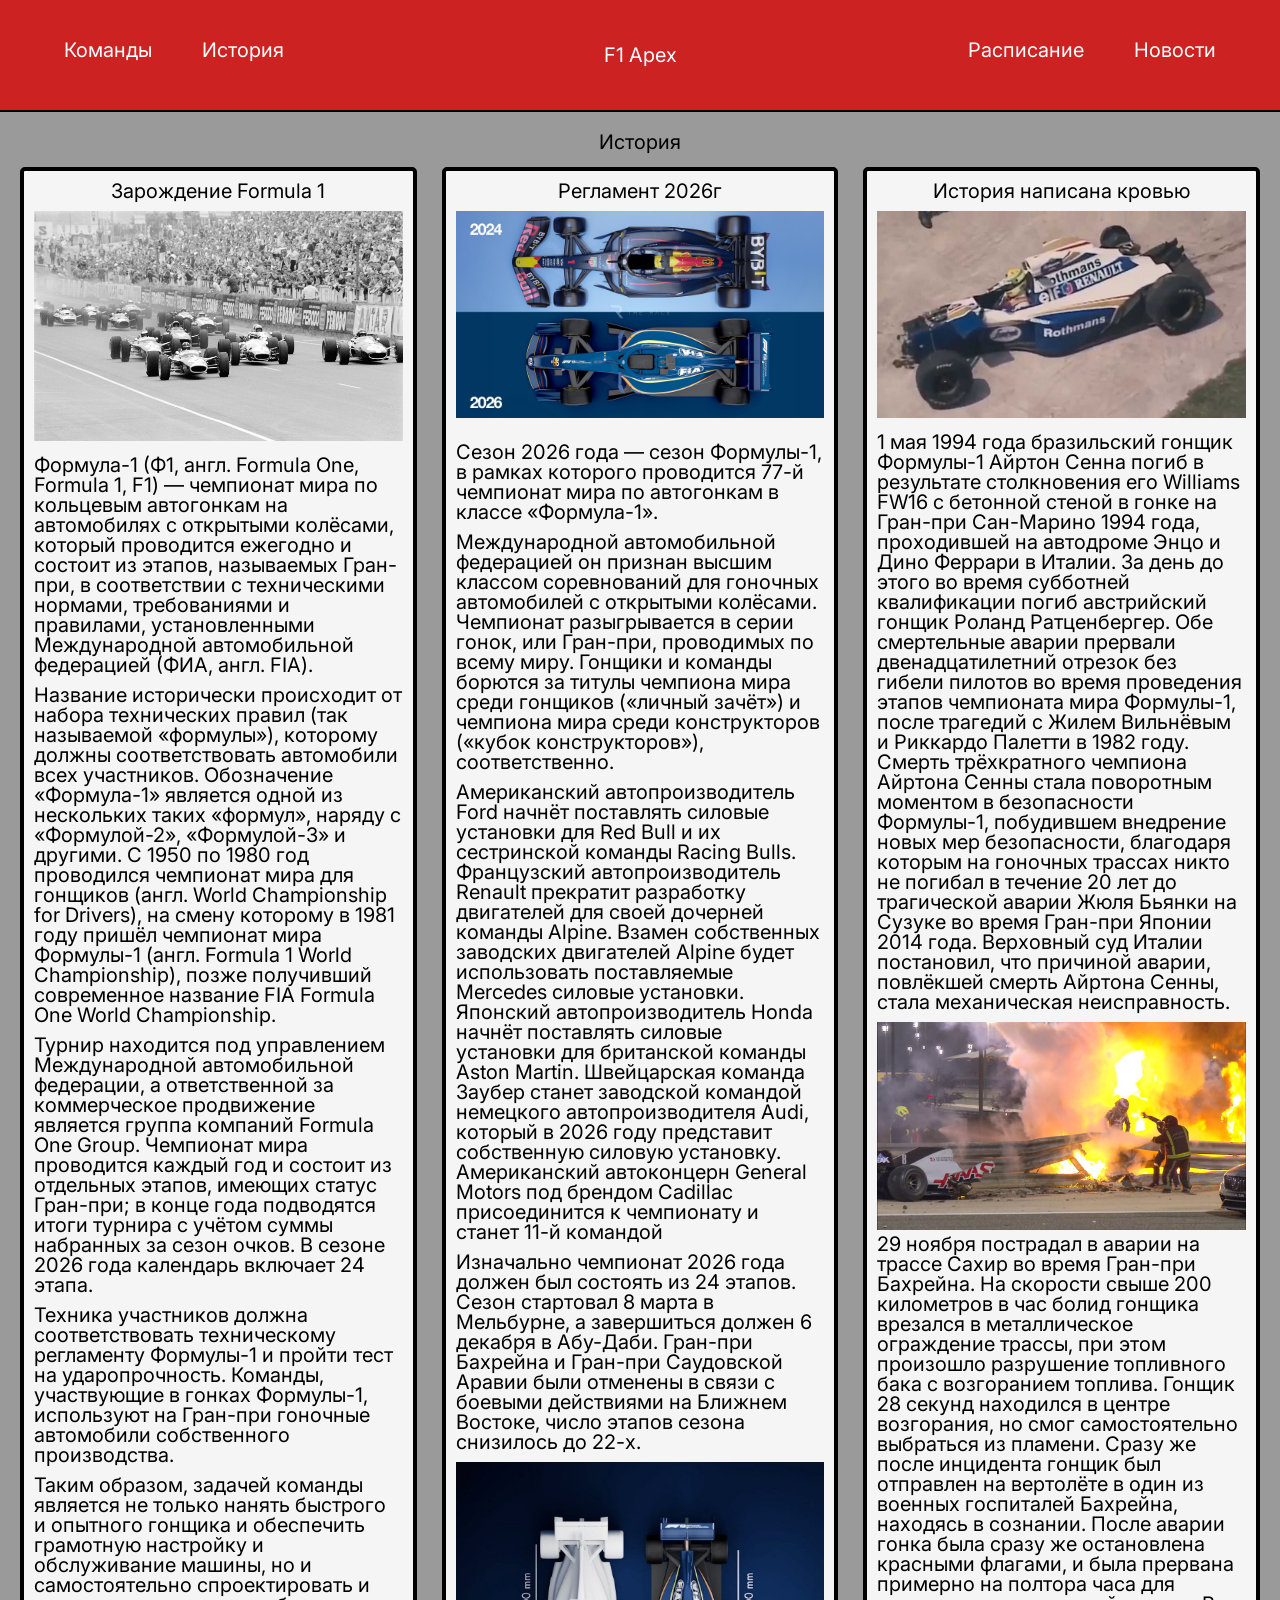
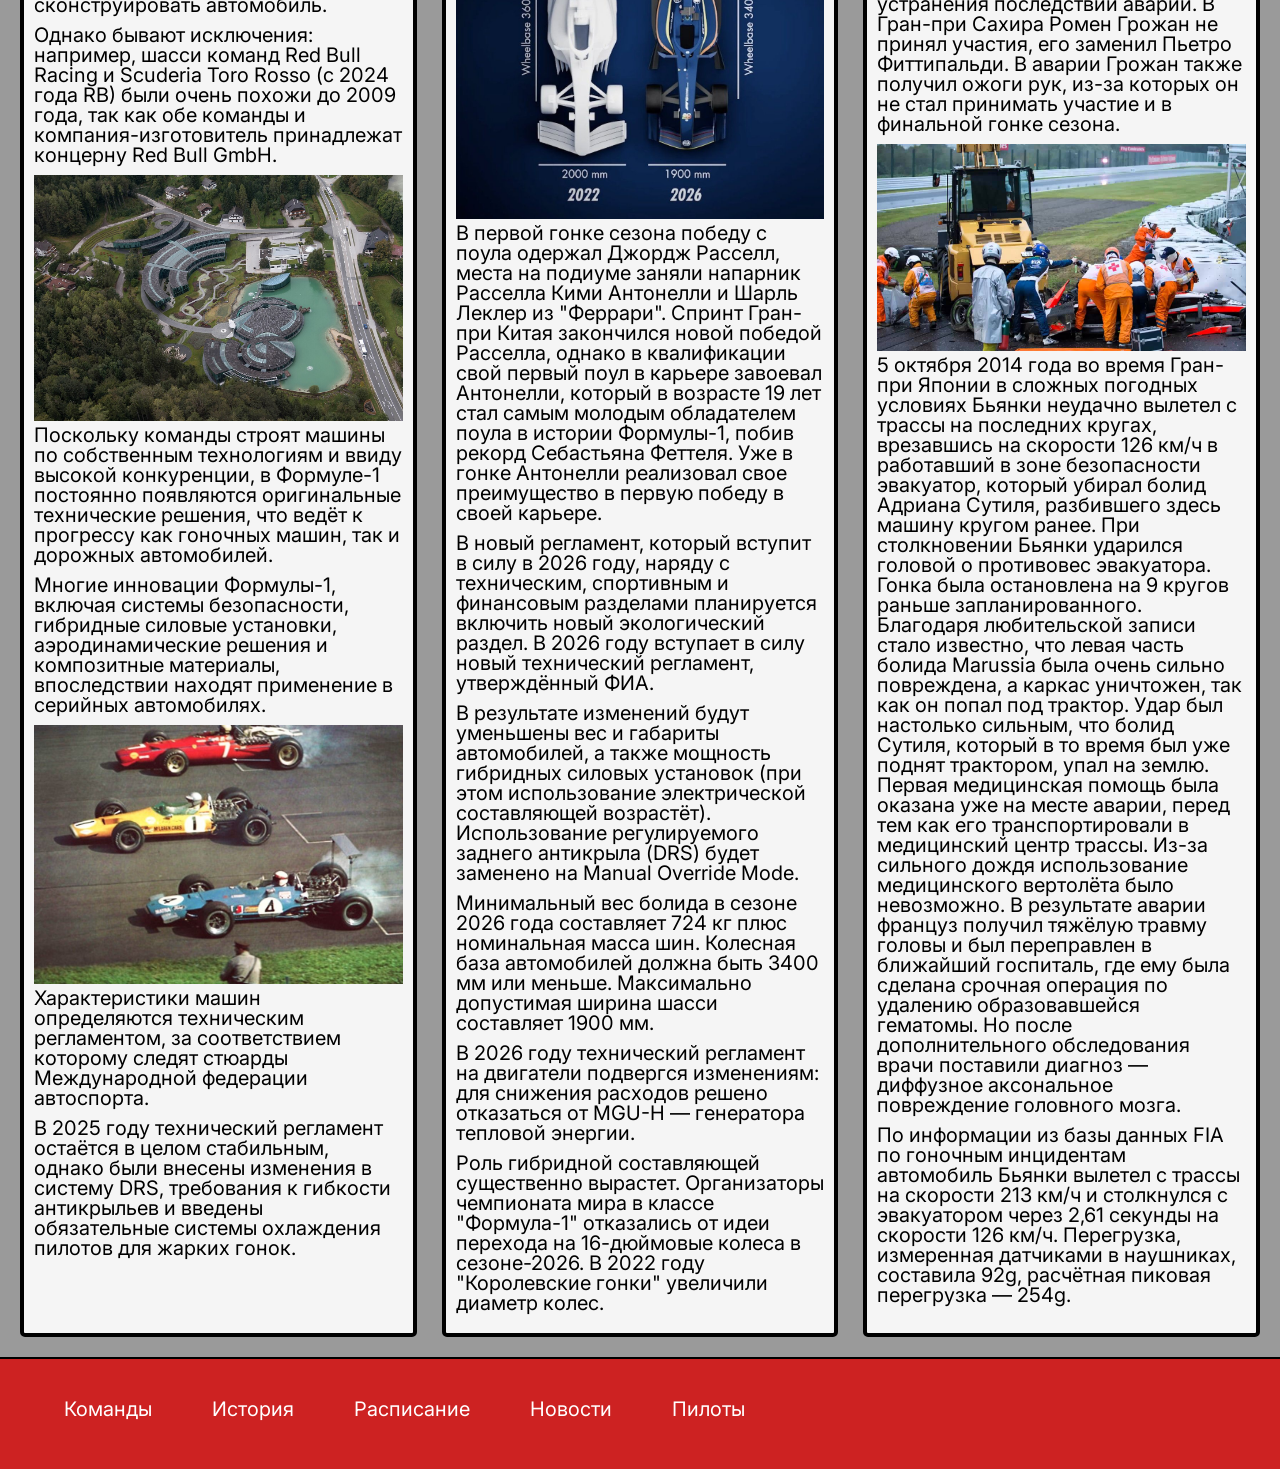
==== html/history.html @ 1cd7f4e3 "Add files via upload" ====
<!DOCTYPE html>
<html lang="en">

<head>
    <meta charset="UTF-8">
    <meta name="viewport" content="width=device-width, initial-scale=1.0">
    <title>Document</title>
    <link rel="stylesheet" href="../css/history.css">
    <link rel="preconnect" href="https://fonts.googleapis.com">
    <link rel="preconnect" href="https://fonts.gstatic.com" crossorigin>
    <link
        href="https://fonts.googleapis.com/css2?family=Inter:ital,opsz,wght@0,14..32,100..900;1,14..32,100..900&display=swap"
        rel="stylesheet">
</head>

<body>
    <div class="burger__btn open__btn">
        <img src="../images/burger/burger.svg" alt="">
    </div>
    <div class="burger__menu">
        <div class="burger__btn close__btn">
            <img src="../images/burger/cross.svg" alt="">
        </div>
            <p><a href="../html/teams.html">Команды</a></p>
            <p><a href="../html/history.html">История</a></p>
            <p><a href="../html/schedule.html">Расписание</a></p>
            <p><a href="../html/news.html">Новости</a></p>
            <p><a href="../html/pilots.html">Пилоты</a></p>
    </div>
    <header>
        <div class="wrapper header__wrapper">
            <div class="header__box">
                <p><a href="../html/teams.html">Команды</a></p>
                <p><a href="../html/history.html">История</a></p>
            </div>
            <h1><a href="../index.html">F1 Apex</a></h1>
            <div class="header__box">
                <p><a href="../html/schedule.html">Расписание</a></p>
                <p><a href="../html/news.html">Новости</a></p>
            </div>
        </div>
    </header>
    <main>
        <div class="container">
            <h1>История</h1>
            <div class="main">

                <div class="Hist">
                    <h2>Зарождение Formula 1</h2>
                    <img src="../images/history/history-cars.jpeg" alt="" class="one">
                    <p>Формула-1 (Ф1, англ. Formula One, Formula 1, F1) — чемпионат мира по кольцевым автогонкам на
                        автомобилях с открытыми колёсами, который проводится ежегодно и состоит из этапов, называемых
                        Гран-при, в соответствии с техническими нормами, требованиями и правилами, установленными
                        Международной автомобильной федерацией (ФИА, англ. FIA).</p>

                    <p>Название исторически происходит от набора технических правил (так называемой «формулы»),
                        которому должны соответствовать автомобили всех участников. Обозначение «Формула-1» является
                        одной из нескольких таких «формул», наряду с «Формулой-2», «Формулой-3» и другими. С 1950 по
                        1980 год проводился чемпионат мира для гонщиков (англ. World Championship for Drivers), на смену
                        которому в 1981 году пришёл чемпионат мира Формулы-1 (англ. Formula 1 World Championship), позже
                        получивший современное название FIA Formula One World Championship. </p>

                    <p>Турнир находится под управлением Международной автомобильной федерации, а ответственной за
                        коммерческое продвижение является группа компаний Formula One Group. Чемпионат мира
                        проводится каждый год и состоит из отдельных этапов, имеющих статус Гран-при; в конце года
                        подводятся итоги турнира с учётом суммы набранных за сезон очков. В сезоне 2026 года
                        календарь включает 24 этапа.</p>
                    <p>Техника участников должна соответствовать техническому регламенту Формулы-1 и пройти тест на
                        ударопрочность. Команды, участвующие в гонках Формулы-1, используют на Гран-при гоночные
                        автомобили собственного производства.</p>
                    <p> Таким образом, задачей команды является не только
                        нанять быстрого и опытного гонщика и обеспечить грамотную настройку и обслуживание машины, но и
                        самостоятельно спроектировать и сконструировать автомобиль.</p>
                    <p> Однако бывают исключения:
                        например, шасси команд Red Bull Racing и Scuderia Toro Rosso (с 2024 года RB) были очень похожи
                        до 2009 года, так как обе команды и компания-изготовитель принадлежат концерну Red Bull GmbH.
                    </p>
                    <img src="../images/history/Red_Bull_Headquarters.jpg" alt="">

                    <p>Поскольку команды строят машины по собственным технологиям и ввиду высокой конкуренции, в
                        Формуле-1 постоянно появляются оригинальные технические решения, что ведёт к прогрессу как
                        гоночных машин, так и дорожных автомобилей.</p>
                    <p> Многие инновации Формулы-1, включая системы
                        безопасности, гибридные силовые установки, аэродинамические решения и композитные материалы,
                        впоследствии находят применение в серийных автомобилях.</p>
                    <img src="../images/history/history-cars2.jpg" alt="">
                    <p>Характеристики машин определяются техническим регламентом, за соответствием которому следят
                        стюарды Международной федерации автоспорта.</p>
                    <p> В 2025 году технический регламент остаётся в
                        целом стабильным, однако были внесены изменения в систему DRS, требования к гибкости антикрыльев
                        и введены обязательные системы охлаждения пилотов для жарких гонок.</p>
                </div>
                <div class="Hist">
                    <h2>Регламент 2026г</h2>
                    <img src="../images/history/regulations-2.jpg" alt="" class="one">
                    <p>
                    <p>Сезон 2026 года — сезон Формулы-1, в рамках которого проводится 77-й чемпионат мира по автогонкам
                        в классе «Формула-1».</p>
                    <p>Международной автомобильной федерацией он признан высшим классом
                        соревнований для гоночных автомобилей с открытыми колёсами. Чемпионат разыгрывается в серии
                        гонок, или Гран-при, проводимых по всему миру. Гонщики и команды борются за титулы чемпиона мира
                        среди гонщиков («личный зачёт») и чемпиона мира среди конструкторов («кубок конструкторов»),
                        соответственно. </p>
                    <p>Американский автопроизводитель Ford начнёт поставлять силовые установки для Red Bull и их
                        сестринской команды Racing Bulls.
                        Французский автопроизводитель Renault прекратит разработку двигателей для своей дочерней команды
                        Alpine. Взамен собственных заводских двигателей Alpine будет использовать поставляемые
                        Mercedes силовые установки.
                        Японский автопроизводитель Honda начнёт поставлять силовые установки для британской команды
                        Aston Martin.
                        Швейцарская команда Заубер станет заводской командой немецкого автопроизводителя Audi, который в
                        2026 году представит собственную силовую установку.
                        Американский автоконцерн General Motors под брендом Cadillac присоединится к чемпионату и станет
                        11-й командой
                    </p>
                    <p>Изначально чемпионат 2026 года должен был состоять из 24 этапов. Сезон стартовал 8 марта в
                        Мельбурне, а завершиться должен 6 декабря в Абу-Даби. Гран-при Бахрейна и Гран-при Саудовской
                        Аравии
                        были отменены в связи с боевыми действиями на Ближнем Востоке, число этапов сезона снизилось до
                        22-х.</p>
                    <img src="../images/history/regulations.jpg" alt="">
                    <p>В первой гонке сезона победу с поула одержал Джордж Расселл, места на подиуме заняли напарник
                        Расселла Кими Антонелли и Шарль Леклер из "Феррари". Спринт Гран-при Китая закончился новой
                        победой Расселла, однако в квалификации свой первый поул в карьере завоевал Антонелли, который в
                        возрасте 19 лет стал самым молодым обладателем поула в истории Формулы-1, побив рекорд
                        Себастьяна Феттеля. Уже в гонке Антонелли реализовал свое преимущество в первую победу в
                        своей карьере.</p>
                    <p> В новый регламент, который вступит в силу в 2026 году, наряду с техническим,
                        спортивным и финансовым разделами планируется включить новый экологический раздел. В 2026 году
                        вступает в силу новый технический регламент, утверждённый ФИА.</p>
                    <p> В результате изменений будут
                        уменьшены вес и габариты автомобилей, а также мощность гибридных силовых установок (при этом
                        использование электрической составляющей возрастёт). Использование регулируемого заднего
                        антикрыла (DRS) будет заменено на Manual Override Mode.</p>
                    <p>Минимальный вес болида в сезоне 2026 года составляет 724 кг плюс номинальная масса шин. Колесная
                        база автомобилей должна быть 3400 мм или меньше. Максимально допустимая ширина шасси составляет
                        1900 мм.</p>
                    <p>В 2026 году технический регламент на двигатели подвергся изменениям: для снижения расходов решено
                        отказаться от MGU-H — генератора тепловой энергии.</p>
                    <p> Роль гибридной составляющей существенно
                        вырастет. Организаторы чемпионата мира в классе "Формула-1" отказались от идеи перехода на
                        16-дюймовые колеса в сезоне-2026. В 2022 году "Королевские гонки" увеличили диаметр колес.</p>

                </div>
                <div class="Hist">
                    <h2>История написана кровью</h2>
                    <img src="../images/history/senna.jpg" alt="" class="one">
                    <p>1 мая 1994 года бразильский гонщик Формулы-1 Айртон Сенна погиб в результате столкновения его
                        Williams FW16 с бетонной стеной в гонке на Гран-при Сан-Марино 1994 года, проходившей на
                        автодроме Энцо и Дино Феррари в Италии.

                        За день до этого во время субботней квалификации погиб австрийский гонщик Роланд Ратценбергер.
                        Обе смертельные аварии прервали двенадцатилетний отрезок без гибели пилотов во время проведения
                        этапов чемпионата мира Формулы-1, после трагедий с Жилем Вильнёвым и Риккардо Палетти в 1982
                        году.

                        Смерть трёхкратного чемпиона Айртона Сенны стала поворотным моментом в безопасности Формулы-1,
                        побудившем внедрение новых мер безопасности, благодаря которым на гоночных трассах никто не
                        погибал в течение 20 лет до трагической аварии Жюля Бьянки на Сузуке во время Гран-при Японии
                        2014 года. Верховный суд Италии постановил, что причиной аварии, повлёкшей смерть Айртона Сенны,
                        стала механическая неисправность.</p>
                    <img src="../images/history/grozhan.jpg" alt="">
                    <p>29 ноября пострадал в аварии на трассе Сахир во время Гран-при Бахрейна. На скорости свыше 200
                        километров в час болид гонщика врезался в металлическое ограждение трассы, при этом произошло
                        разрушение топливного бака с возгоранием топлива. Гонщик 28 секунд находился в центре
                        возгорания, но смог самостоятельно выбраться из пламени. Сразу же после инцидента гонщик был
                        отправлен на вертолёте в один из военных госпиталей Бахрейна, находясь в сознании. После аварии
                        гонка была сразу же остановлена красными флагами, и была прервана примерно на полтора часа для
                        устранения последствий аварии. В Гран-при Сахира Ромен Грожан не принял участия, его заменил
                        Пьетро Фиттипальди. В аварии Грожан также получил ожоги рук, из-за которых он не стал принимать
                        участие и в финальной гонке сезона.</p>
                    <img src="../images/history/zhyl-bianke.jpg" alt="">
                    <p>5 октября 2014 года во время Гран-при Японии в сложных погодных условиях Бьянки неудачно вылетел
                        с трассы на последних кругах, врезавшись на скорости 126 км/ч в работавший в зоне
                        безопасности эвакуатор, который убирал болид Адриана Сутиля, разбившего здесь машину кругом
                        ранее. При столкновении Бьянки ударился головой о противовес эвакуатора. Гонка была остановлена
                        на 9 кругов раньше запланированного. Благодаря любительской записи стало известно, что левая
                        часть болида Marussia была очень сильно повреждена, а каркас уничтожен, так как он попал под
                        трактор. Удар был настолько сильным, что болид Сутиля, который в то время был уже поднят
                        трактором, упал на землю. Первая медицинская помощь была оказана уже на месте аварии, перед тем
                        как его транспортировали в медицинский центр трассы. Из-за сильного дождя использование
                        медицинского вертолёта было невозможно. В результате аварии француз получил тяжёлую травму
                        головы и был переправлен в ближайший госпиталь, где ему была сделана срочная операция по
                        удалению образовавшейся гематомы. Но после дополнительного обследования врачи поставили
                        диагноз — диффузное аксональное повреждение головного мозга.</p>
                    <p>По информации из базы данных FIA по гоночным инцидентам автомобиль Бьянки вылетел с трассы на
                        скорости 213 км/ч и столкнулся с эвакуатором через 2,61 секунды на скорости 126 км/ч.
                        Перегрузка, измеренная датчиками в наушниках, составила 92g, расчётная пиковая перегрузка —
                        254g.</p>
                </div>
            </div>
        </div>
    </main>
    <footer>
        <div class="wrapper footer__wrapper">
            <p><a href="../html/teams.html">Команды</a></p>
            <p><a href="../html/history.html">История</a></p>
            <p><a href="../html/schedule.html">Расписание</a></p>
            <p><a href="../html/news.html">Новости</a></p>
            <p><a href="../html/pilots.html">Пилоты</a></p>
        </div>
    </footer>
    <script src="../scripts/main.js"></script>
</body>

</html>
---- css/history.css ----
*{
    margin: 0;
    padding: 0;
    box-sizing: border-box;
}

body{
      font-family: "Inter", sans-serif;
}

.wrapper{
  margin: 0 auto;
  max-width: 1360px;
  @media (max-width: 1450px) {
    max-width: 90%;
  }
}

.burger__btn{
  display: flex;
  justify-content: center;
  align-items: center;
  padding: 5px;
  background-color: rgba(0, 0, 0, 0.212);
  backdrop-filter: blur(20px);
  border-radius: 10px;
  position:fixed;
  right: 30px;
  top: 30px;
  img{
    height: 50px;
  }
  display: none;
  @media (max-width: 900px){
    display: flex;
  }
}

.open__btn{
  z-index: 99;
}

.burger__menu{
  position: fixed;
  background-color: rgb(205, 34, 34);
  height: 100vh;
  width: 100vw;
  z-index: 100;
  display: flex;
  justify-content: center;
  align-items: center;
  flex-direction: column;
  gap: 10%;
  color: white;
  font-size: 30px;
  transform: translateX(-100vw);
  transition: transform 0.3s ease-in-out;
}

.open{
  transform: translateX(0vw);
}

header{
  background-color: rgb(205, 34, 34);
  color: white;
  border-bottom: 2px solid black;
}
.header__wrapper{
  height: 110px;
  display: flex;
  justify-content: space-between;
  align-items: center;
  position: relative;
  h1 {
    position: absolute;
    left: 50%;
    transform: translateX(-50%);
    margin: 0;
  }
}
.header__box{
  display: flex;
  justify-content: space-between;
  font-size: 25px;
  gap: 50px;
  @media (max-width: 900px) {
    display: none;
  }
}




.container{
    max-width: 1300px;
    margin: 0 auto;
}

.F1{
    font-size: 30px;
}


ul{
    display: flex;
    justify-content: space-around;
    list-style: none;
    text-align: center;
    align-items: center;
}
a{
    text-decoration: none;
    color: white;
}

h1{
text-align: center;
margin-bottom: 15px;
font-family: "Inter", sans-serif;
font-weight: 400;
font-size: 20px;
line-height: 100%;
}

h2{
    margin-bottom: 10px;
    font-family: "Inter", sans-serif;
font-weight: 400;
font-size: 20px;
line-height: 100%;
}

main{
padding: 20px;
background-color: rgb(154, 154, 154);

}

img{
width: 100%;
}

.one{
    margin-bottom: 10px;
}

p{
    text-align: left;
    margin-bottom: 10px;
    font-family: "Inter", sans-serif;
font-weight: 400;
font-size: 20px;
line-height: 100%;
}


/* font-family: "Inter", sans-serif;
font-weight: 400;
font-size: 20px;
line-height: 100%; */








.Hist{
    width: 32%;
    border: 4px solid black;
    border-radius: 5px;
    padding: 10px;
    background-color: whitesmoke;
    min-height: 1039px;
}



.main{
    display: flex;
    flex-wrap: wrap;
    justify-content: space-between;
    text-align: center;
}



footer{
  border-top: 2px solid black;
  background-color: rgb(205, 34, 34);
  color: white;
}
.footer__wrapper{
  height: 110px;
  display: flex;
  align-items: center;
  gap: 60px;
  font-size: 25px;
  @media (max-width: 900px) {
    height: auto;
    flex-direction:column;
    gap: 30px;
    padding: 40px;
  }
}




@media (max-width: 800px) {
.Hist{
    width: 47%;
}
.main{
    gap: 20px;
    justify-content: center;
}
}

@media (max-width: 600px) {
.Hist{
    width: 90%;
}
}
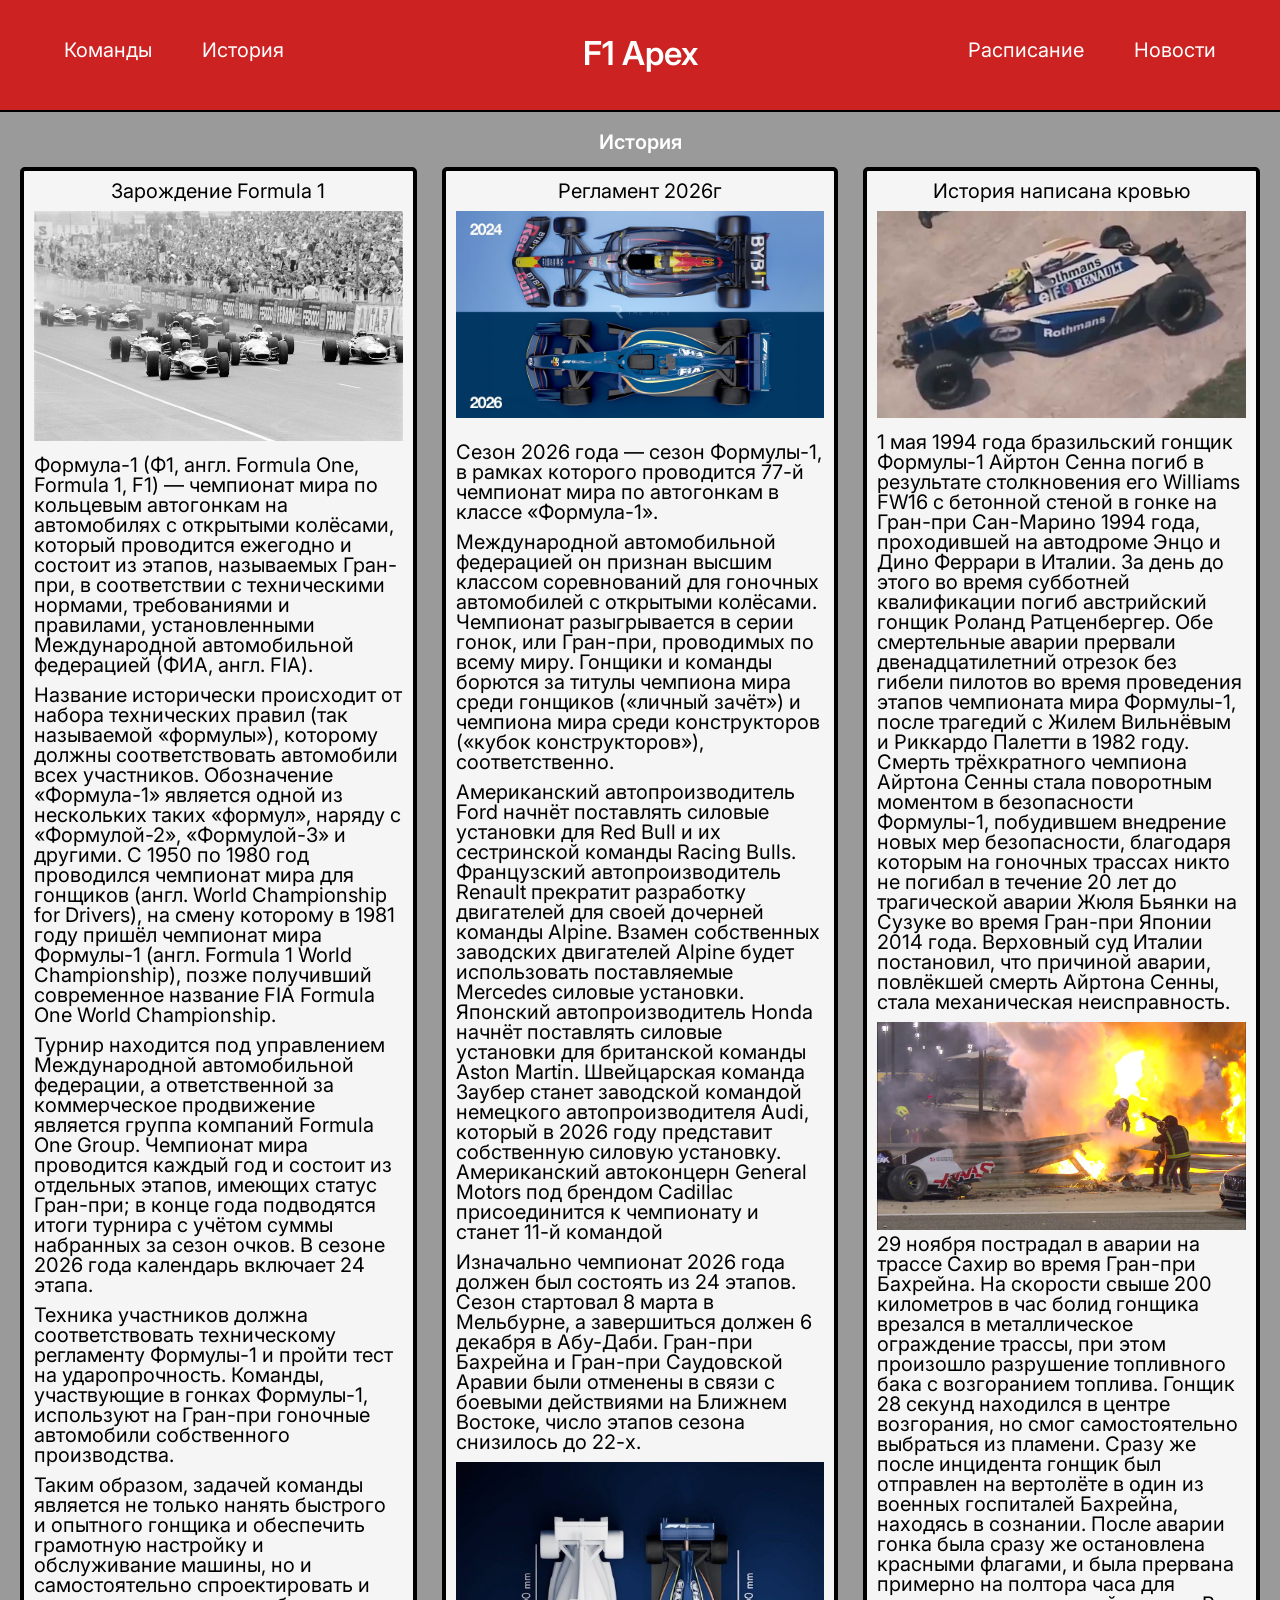
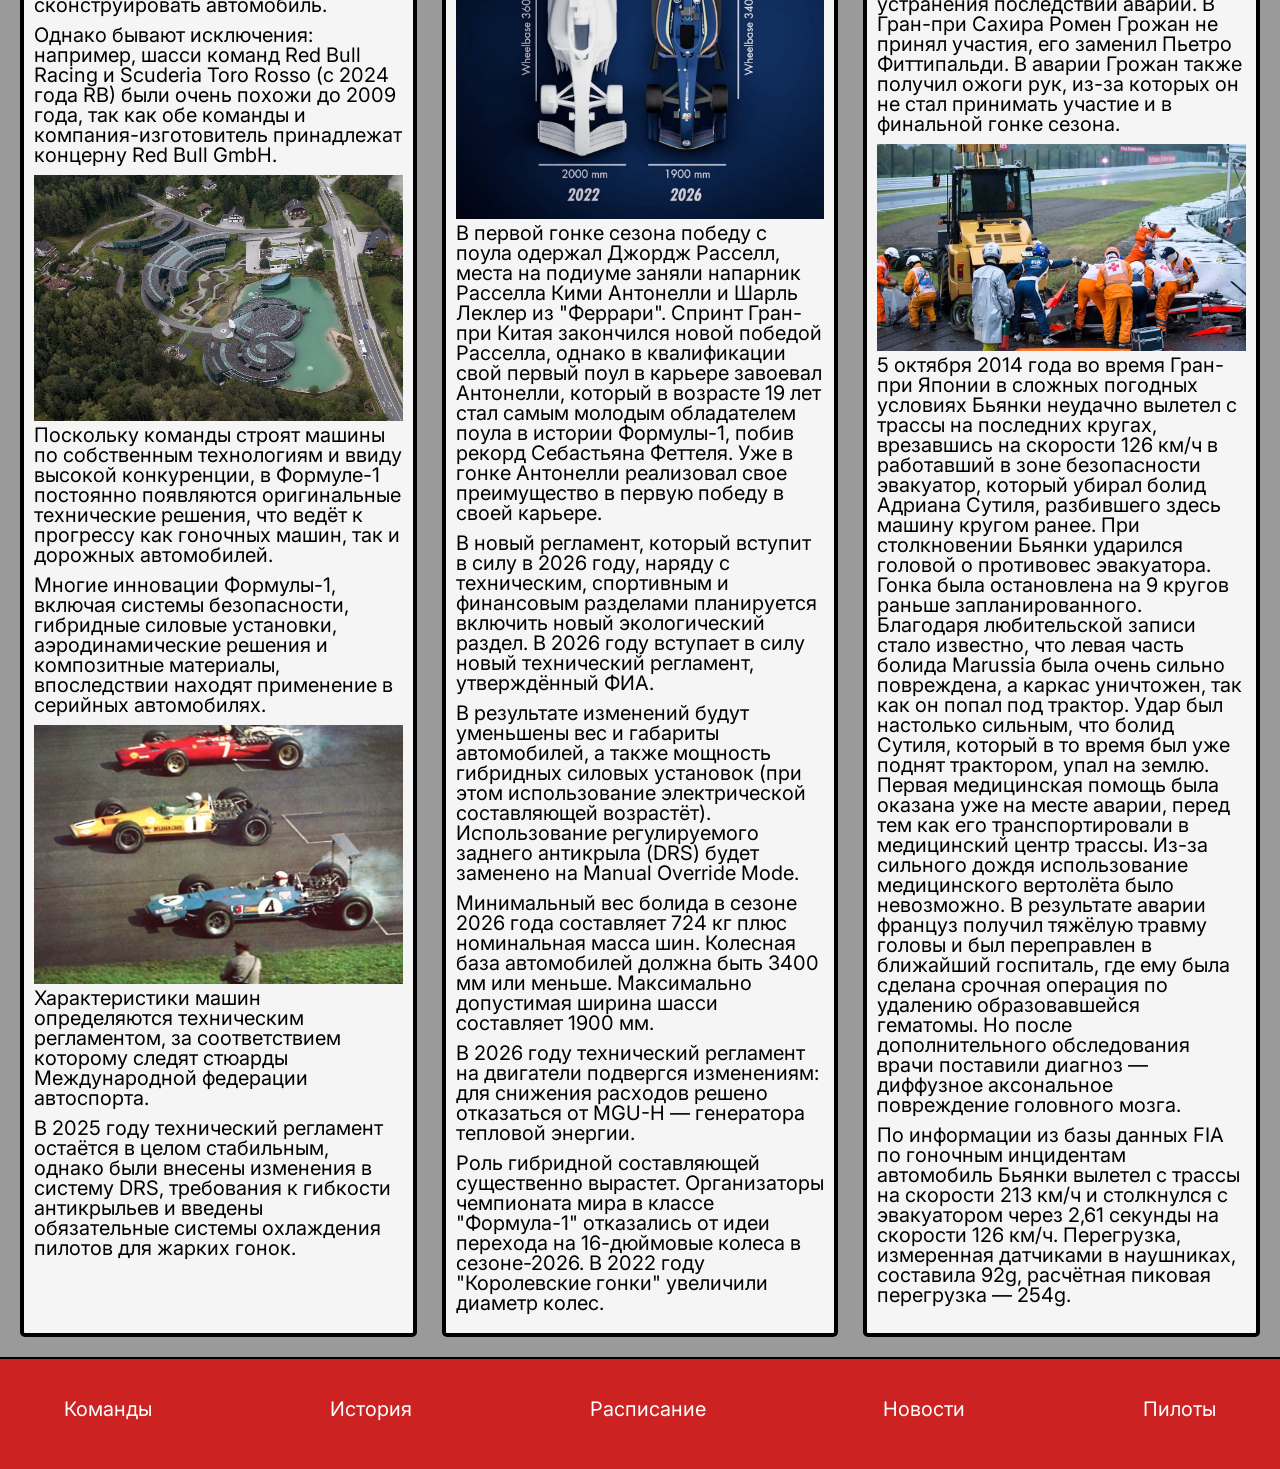
==== commit 8feb3d4c: "Add files via upload final upload 2" ====
--- a/html/history.html
+++ b/html/history.html
@@ -33,7 +33,7 @@
                 <p><a href="../html/teams.html">Команды</a></p>
                 <p><a href="../html/history.html">История</a></p>
             </div>
-            <h1><a href="../index.html">F1 Apex</a></h1>
+            <h1><a href="../index.html" class="title-header">F1 Apex</a></h1>
             <div class="header__box">
                 <p><a href="../html/schedule.html">Расписание</a></p>
                 <p><a href="../html/news.html">Новости</a></p>
@@ -42,7 +42,7 @@
     </header>
     <main>
         <div class="container">
-            <h1>История</h1>
+            <h1 class="title-page">История</h1>
             <div class="main">
 
                 <div class="Hist">
--- a/css/history.css
+++ b/css/history.css
@@ -66,6 +66,16 @@
   color: white;
   border-bottom: 2px solid black;
 }
+.title-header{
+  font-size: 33px;
+  font-weight: 600;
+}
+
+.title-page{
+  color: white;
+  font-weight: 600;
+}
+
 .header__wrapper{
   height: 110px;
   display: flex;
@@ -195,6 +205,7 @@
 .footer__wrapper{
   height: 110px;
   display: flex;
+  justify-content: space-between;
   align-items: center;
   gap: 60px;
   font-size: 25px;
